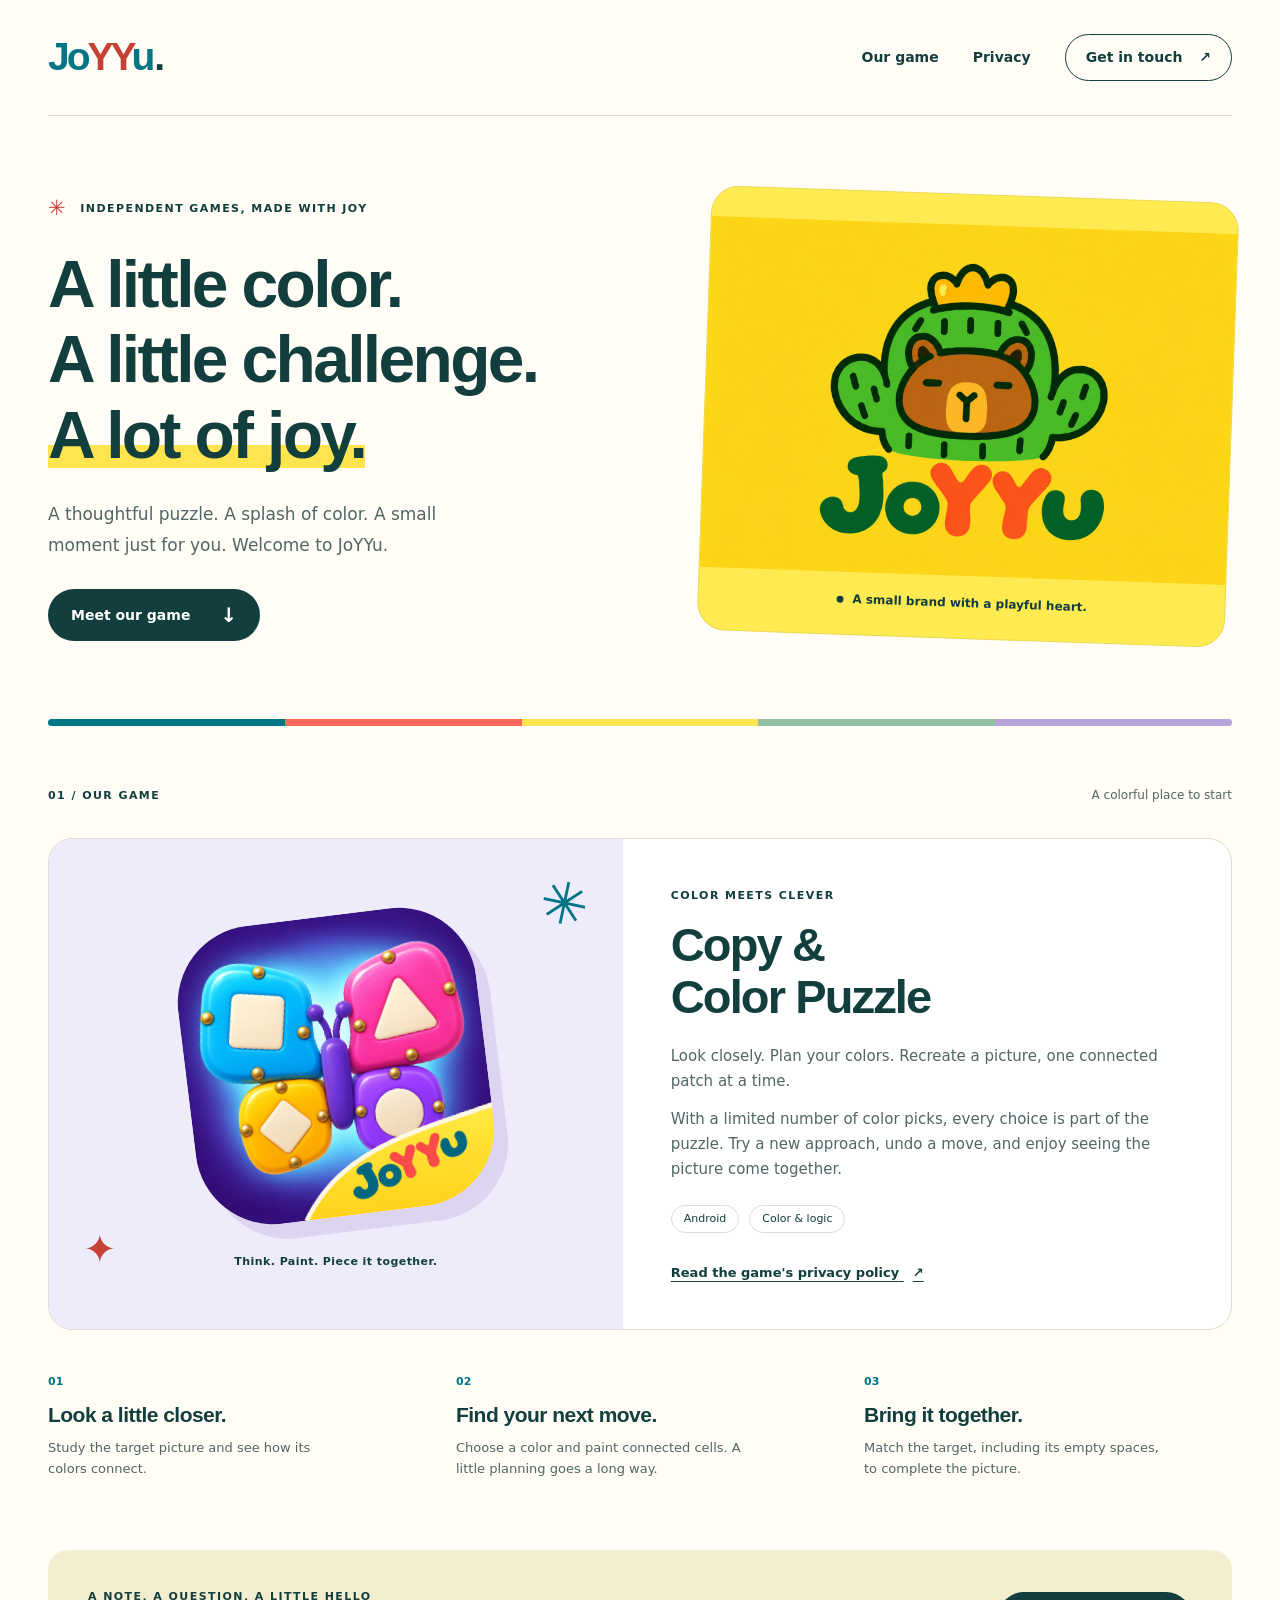
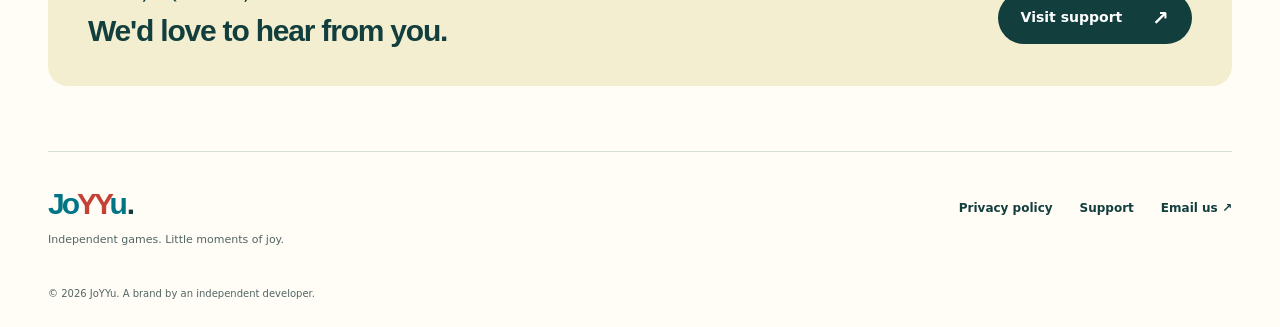
==== index.html @ 332912ca "Publish JoYYu website with game, support, and privacy pages" ====
<!doctype html>
<html lang="en">
<head>
  <meta charset="utf-8">
  <meta name="viewport" content="width=device-width, initial-scale=1">
  <meta name="description" content="Meet JoYYu, an independent game brand, and discover Copy &amp; Color Puzzle: a colorful puzzle about looking closely and planning your next move.">
  <meta name="theme-color" content="#fffdf6">
  <title>JoYYu — A little color. A lot of joy.</title>
  <link rel="icon" href="assets/game-icon.png" type="image/png">
  <link rel="stylesheet" href="styles.css">
</head>
<body>
  <a class="skip-link" href="#main">Skip to content</a>
  <div class="site-shell">
    <header class="site-header">
      <a class="wordmark" href="./" aria-label="JoYYu home" aria-current="page">Jo<span>YY</span>u<span class="logo-dot" aria-hidden="true">.</span></a>
      <nav aria-label="Main navigation">
        <a href="#our-game">Our game</a>
        <a href="copy-color-puzzle/privacy/">Privacy</a>
        <a class="nav-contact" href="support/">Get in touch <span aria-hidden="true">↗</span></a>
      </nav>
    </header>
    <main id="main">
      <section class="hero" aria-labelledby="hero-title">
        <div class="hero-copy">
          <p class="eyebrow"><span class="small-spark" aria-hidden="true">✳</span> Independent games, made with joy</p>
          <h1 id="hero-title">A little color.<br>A little challenge.<br><span class="highlight">A lot of joy.</span></h1>
          <p class="hero-description">A thoughtful puzzle. A splash of color. A small moment just for you. Welcome to JoYYu.</p>
          <a class="button button-dark" href="#our-game">Meet our game <span aria-hidden="true">↓</span></a>
        </div>
        <figure class="mascot-figure">
          <img src="assets/joyyu-mascot.png" width="1536" height="1024" alt="JoYYu's bear mascot wearing a green cactus costume and a little crown.">
          <figcaption><span class="caption-dot" aria-hidden="true"></span> A small brand with a playful heart.</figcaption>
        </figure>
      </section>
      <div class="color-ribbon" aria-hidden="true"><span></span><span></span><span></span><span></span><span></span></div>
      <section class="game-section" id="our-game" aria-labelledby="game-title">
        <div class="section-heading"><p class="eyebrow">01 / Our game</p><span class="section-note">A colorful place to start</span></div>
        <div class="game-feature">
          <div class="game-art">
            <div class="art-spark spark-one" aria-hidden="true">✳</div>
            <img src="assets/game-icon.png" width="1254" height="1254" loading="lazy" alt="Copy &amp; Color Puzzle icon: a colorful butterfly made of geometric shapes.">
            <div class="art-spark spark-two" aria-hidden="true">✦</div>
            <span class="art-label">Think. Paint. Piece it together.</span>
          </div>
          <div class="game-copy">
            <p class="eyebrow">Color meets clever</p>
            <h2 id="game-title">Copy &amp;<br>Color Puzzle</h2>
            <p>Look closely. Plan your colors. Recreate a picture, one connected patch at a time.</p>
            <p>With a limited number of color picks, every choice is part of the puzzle. Try a new approach, undo a move, and enjoy seeing the picture come together.</p>
            <div class="game-meta"><span>Android</span><span>Color &amp; logic</span></div>
            <a class="text-link" href="copy-color-puzzle/privacy/">Read the game's privacy policy <span aria-hidden="true">↗</span></a>
          </div>
        </div>
        <div class="play-notes" aria-label="The idea behind the game">
          <div><span class="step-number">01</span><h3>Look a little closer.</h3><p>Study the target picture and see how its colors connect.</p></div>
          <div><span class="step-number">02</span><h3>Find your next move.</h3><p>Choose a color and paint connected cells. A little planning goes a long way.</p></div>
          <div><span class="step-number">03</span><h3>Bring it together.</h3><p>Match the target, including its empty spaces, to complete the picture.</p></div>
        </div>
      </section>
      <section class="hello-strip" aria-labelledby="hello-title">
        <div><p class="eyebrow">A note, a question, a little hello</p><h2 id="hello-title">We'd love to hear from you.</h2></div>
        <a class="button button-dark" href="support/">Visit support <span aria-hidden="true">↗</span></a>
      </section>
    </main>
    <footer class="site-footer">
      <div><a class="wordmark footer-wordmark" href="./" aria-label="JoYYu home">Jo<span>YY</span>u<span class="logo-dot" aria-hidden="true">.</span></a><p>Independent games. Little moments of joy.</p></div>
      <div class="footer-links"><a href="copy-color-puzzle/privacy/">Privacy policy</a><a href="support/">Support</a><a href="mailto:joyyusupport@gmail.com">Email us <span aria-hidden="true">↗</span></a></div>
      <p class="copyright">© 2026 JoYYu. A brand by an independent developer.</p>
    </footer>
  </div>
</body>
</html>
---- styles.css ----
/* Self-contained styles: no external fonts, trackers, or runtime dependencies. */
:root { --paper:#fffdf6; --ink:#123e3e; --muted:#526565; --line:#d8dfd5; --yellow:#ffe34f; --teal:#007586; --coral:#c54136; --lavender:#eeebfb; --white:#fff; }
* { box-sizing:border-box; }
html { scroll-behavior:smooth; scroll-padding-top:24px; }
body { margin:0; color:var(--ink); background:var(--paper); font-family: ui-sans-serif, system-ui, -apple-system, BlinkMacSystemFont, "Segoe UI", sans-serif; font-size:16px; line-height:1.65; -webkit-font-smoothing:antialiased; }
a { color:inherit; text-underline-offset:4px; }
a:hover { text-decoration-thickness:2px; }
a:focus-visible, summary:focus-visible { outline:3px solid var(--teal); outline-offset:5px; }
img { display:block; max-width:100%; height:auto; }
h1,h2,h3,p,figure { margin:0; }
h1,h2,h3 { font-family:"Arial Rounded MT Bold", "Trebuchet MS", ui-sans-serif, sans-serif; line-height:1.12; letter-spacing:-.04em; }
.site-shell { width:min(1232px, calc(100% - 96px)); margin:0 auto; }
.skip-link { position:fixed; top:8px; left:8px; padding:10px 18px; background:var(--ink); color:white; z-index:10; transform:translateY(-150%); }
.skip-link:focus { transform:translateY(0); }
.site-header { display:flex; justify-content:space-between; align-items:center; gap:24px; min-height:116px; border-bottom:1px solid var(--line); }
.wordmark { display:inline-block; font-family:"Arial Rounded MT Bold", "Trebuchet MS", sans-serif; font-size:39px; font-weight:900; letter-spacing:-3px; line-height:1.2; color:var(--teal); text-decoration:none; white-space:nowrap; }
.wordmark > span:first-child { color:var(--coral); }
.wordmark .logo-dot { color:var(--ink); margin-left:2px; }
.site-header nav { display:flex; align-items:center; gap:34px; font-size:14px; font-weight:650; }
.site-header nav a { text-decoration:none; }
.site-header nav a:hover, .site-header nav a[aria-current="page"] { text-decoration:underline; }
.nav-contact { padding:11px 20px; border:1px solid var(--ink); border-radius:999px; }
.nav-contact span { margin-left:12px; }
.eyebrow { font-size:11px; font-weight:750; letter-spacing:.13em; text-transform:uppercase; line-height:1.6; }
.hero { display:grid; grid-template-columns:1.15fr 1fr; gap:48px; align-items:center; padding:76px 0 78px; }
.small-spark { font-size:21px; color:var(--coral); vertical-align:middle; margin-right:8px; }
.hero h1 { font-size:clamp(43px,5.15vw,69px); margin:21px 0 25px; line-height:1.15; }
.highlight { background:linear-gradient(transparent 64%, var(--yellow) 64%, var(--yellow) 94%, transparent 94%); }
.hero-description { max-width:405px; color:var(--muted); font-size:17px; line-height:1.8; margin-bottom:29px; }
.button { display:inline-flex; align-items:center; justify-content:center; gap:30px; min-height:52px; padding:12px 23px; border-radius:999px; font-weight:650; font-size:14px; text-decoration:none; }
.button-dark { color:var(--white); background:var(--ink); }
.button-dark:hover { background:var(--teal); text-decoration:none; }
.button span { font-size:20px; line-height:1; }
.mascot-figure { border-radius:28px; background:#ffea51; overflow:hidden; border:1px solid #ead951; transform:rotate(2deg); }
.mascot-figure img { width:100%; padding:30px 0 0; mix-blend-mode:multiply; }
.mascot-figure figcaption { display:flex; align-items:center; justify-content:center; gap:9px; padding:18px 14px 24px; font-size:12px; font-weight:650; }
.caption-dot { width:7px; height:7px; background:var(--ink); border-radius:50%; flex:none; }
.color-ribbon { display:flex; height:7px; overflow:hidden; border-radius:9px; }
.color-ribbon span { flex:1; }
.color-ribbon span:nth-child(1) { background:#007586; }.color-ribbon span:nth-child(2) { background:#ff6856; }.color-ribbon span:nth-child(3) { background:var(--yellow); }.color-ribbon span:nth-child(4) { background:#91c1a1; }.color-ribbon span:nth-child(5) { background:#b4a2d8; }
.game-section { padding:60px 0 70px; }
.section-heading { display:flex; justify-content:space-between; gap:16px; align-items:center; margin-bottom:32px; }
.section-note { font-size:12px; color:var(--muted); }
.game-feature { display:grid; grid-template-columns:1fr 1.06fr; border:1px solid var(--line); border-radius:24px; overflow:hidden; background:var(--white); }
.game-art { position:relative; display:flex; flex-direction:column; align-items:center; justify-content:center; padding:55px 40px 35px; background:var(--lavender); }
.game-art img { width:65%; max-width:300px; border-radius:26%; transform:rotate(-7deg); box-shadow:12px 16px 0 #ddd4f1; }
.art-label { display:inline-block; margin-top:37px; font-size:11px; font-weight:700; letter-spacing:.04em; }
.art-spark { position:absolute; color:var(--teal); font-size:58px; line-height:1; }
.spark-one { top:36px; right:34px; transform:rotate(12deg); }.spark-two { bottom:60px; left:34px; font-size:40px; color:var(--coral); }
.game-copy { padding:48px 48px 44px; }
.game-copy h2 { font-size:47px; margin:14px 0 20px; }
.game-copy > p:not(.eyebrow) { font-size:15px; color:var(--muted); margin-bottom:14px; }
.game-meta { display:flex; gap:10px; margin:23px 0 26px; }
.game-meta span { font-size:11px; border:1px solid var(--line); padding:4px 12px; border-radius:999px; }
.text-link { font-size:13px; font-weight:700; }
.text-link span { margin-left:9px; }
.play-notes { display:grid; grid-template-columns:repeat(3,1fr); gap:40px; margin-top:37px; }
.step-number { font-size:11px; color:var(--teal); font-weight:750; }
.play-notes h3 { font-size:21px; letter-spacing:-.025em; margin:10px 0; }
.play-notes p { font-size:13px; color:var(--muted); max-width:300px; }
.hello-strip { display:flex; align-items:center; justify-content:space-between; gap:28px; padding:38px 40px; border-radius:20px; background:#f3eecf; margin-bottom:65px; }
.hello-strip h2 { font-size:30px; margin-top:9px; }
.hello-strip .button { flex-shrink:0; }
.site-footer { display:grid; grid-template-columns:1fr auto; align-items:start; gap:26px; border-top:1px solid var(--line); padding:34px 0 25px; }
.footer-wordmark { font-size:30px; }
.site-footer p { font-size:11px; color:var(--muted); margin-top:9px; }
.footer-links { display:flex; gap:27px; flex-wrap:wrap; padding-top:13px; font-size:12px; font-weight:650; }
.footer-links a { text-decoration:none; }.footer-links a:hover { text-decoration:underline; }
.site-footer .copyright { grid-column:1 / -1; margin-top:10px; font-size:10px; }
.page-heading { padding:59px 0 41px; max-width:800px; }
.page-heading h1 { font-size:clamp(43px,5vw,64px); margin:17px 0 19px; }
.page-heading .intro { max-width:650px; color:var(--muted); font-size:17px; }
.support-layout { display:grid; grid-template-columns:1.2fr 1fr; gap:44px; padding-bottom:64px; }
.contact-panel { background:#f3eecf; border-radius:22px; padding:35px; }
.contact-panel h2 { font-size:29px; margin:13px 0 17px; }
.email-address { font-weight:750; font-size:clamp(16px,2.1vw,26px); overflow-wrap:anywhere; }
.contact-panel > p { color:var(--muted); font-size:14px; margin:14px 0; }
.contact-panel .button { margin-top:10px; }
.request-note { border-top:1px solid #d7d0ae; padding-top:21px; margin-top:28px; }
.request-note h3 { font-size:19px; letter-spacing:-.02em; margin-bottom:10px; }
.request-note p { font-size:13px; color:var(--muted); margin-bottom:12px; }
.support-details h2 { font-size:27px; margin:7px 0 23px; }
.support-details ul { padding-left:20px; color:var(--muted); font-size:14px; }
.support-details li { padding-left:4px; margin:10px 0; }
.support-details p { font-size:14px; color:var(--muted); margin-top:20px; }
.faq-section { max-width:840px; padding-bottom:66px; }
.faq-section h2 { font-size:31px; margin-bottom:22px; }
details { border-top:1px solid var(--line); }
details:last-child { border-bottom:1px solid var(--line); }
summary { cursor:pointer; padding:19px 32px 19px 0; font-weight:650; font-size:15px; }
details p { font-size:14px; color:var(--muted); padding:0 0 21px; max-width:690px; }
.policy-heading { max-width:none; padding-bottom:32px; }
.policy-heading h1 { margin-bottom:14px; }
.policy-meta { display:flex; gap:12px 24px; flex-wrap:wrap; font-size:12px; color:var(--muted); margin-top:22px; }
.policy-layout { display:grid; grid-template-columns:235px minmax(0,1fr); gap:60px; padding:36px 0 70px; border-top:1px solid var(--line); align-items:start; }
.policy-toc { position:sticky; top:30px; }
.policy-toc .eyebrow { margin-bottom:17px; }
.policy-toc ol { padding:0; list-style:none; margin:0; }
.policy-toc li { margin-bottom:9px; }
.policy-toc a { display:block; color:var(--muted); font-size:12px; text-decoration:none; line-height:1.55; }
.policy-toc a:hover { color:var(--ink); text-decoration:underline; }
.policy-contact { margin-top:26px; padding-top:17px; border-top:1px solid var(--line); font-size:12px; }
.policy-contact a { overflow-wrap:anywhere; }
.policy-body { min-width:0; font-size:15px; max-width:830px; }
.policy-body p { margin-bottom:17px; }
.policy-body h2 { font-size:27px; margin:38px 0 16px; line-height:1.25; letter-spacing:-.025em; }
.policy-body h3 { font-size:20px; margin:24px 0 13px; letter-spacing:-.02em; }
.policy-body ul { padding-left:22px; margin:0 0 19px; }
.policy-body li { padding-left:3px; margin:9px 0; }
.policy-body a { overflow-wrap:anywhere; color:#006272; }
.table-scroll { overflow-x:auto; margin:22px 0; border:1px solid var(--line); border-radius:10px; }
.policy-body table { width:100%; min-width:540px; border-collapse:collapse; font-size:12px; line-height:1.6; }
.policy-body caption { padding:12px; text-align:left; font-weight:700; background:#f2f4eb; }
.policy-body th { background:var(--ink); color:white; text-align:left; }
.policy-body th,.policy-body td { padding:14px; vertical-align:top; border-bottom:1px solid var(--line); }
.policy-body tbody tr:last-child td { border-bottom:0; }
.policy-body td:first-child { font-weight:650; width:24%; }
.policy-body tr:nth-child(even) { background:#f7f8f0; }
.back-top { display:inline-block; font-size:13px; font-weight:700; margin-top:25px; }
@media (min-width:1500px) { .hero { gap:80px; }.hero h1 { font-size:72px; } }
@media (max-width:1050px) { .site-shell { width:calc(100% - 64px); }.hero { gap:28px; padding:55px 0; }.hero h1 { font-size:48px; }.hero-description { font-size:15px; }.game-copy { padding:35px; }.game-copy h2 { font-size:39px; }.game-art { padding:35px 24px; }.spark-one { right:18px; top:20px; }.spark-two { left:20px; }.policy-layout { grid-template-columns:195px minmax(0,1fr); gap:32px; } }
@media (max-width:760px) { .site-shell { width:calc(100% - 40px); }.site-header { min-height:95px; gap:15px; }.wordmark { font-size:32px; }.site-header nav { gap:18px; font-size:12px; }.nav-contact { border:0; padding:10px 0; }.nav-contact span { margin-left:3px; }.hero { grid-template-columns:1fr; gap:35px; padding:40px 0 45px; }.hero h1 { font-size:clamp(43px,8.8vw,63px); }.hero-description { font-size:16px; max-width:480px; }.mascot-figure { width:min(100% - 8px,470px); margin:0 auto; transform:rotate(1.5deg); }.mascot-figure img { padding-top:8px; }.mascot-figure figcaption { padding:10px 14px 19px; }.game-section { padding:39px 0 42px; }.section-note { font-size:10px; }.game-feature { grid-template-columns:1fr; }.game-art { padding:34px 30px 25px; }.game-art img { width:54%; max-width:250px; }.art-label { margin-top:27px; }.spark-one { right:35px; top:25px; }.spark-two { left:35px; bottom:50px; }.game-copy { padding:30px 26px; }.game-copy h2 { font-size:43px; }.play-notes { grid-template-columns:1fr; gap:23px; margin-top:28px; }.play-notes > div { position:relative; padding-left:37px; }.step-number { position:absolute; left:0; top:2px; }.play-notes h3 { margin-top:0; }.play-notes p { max-width:none; }.hello-strip { padding:29px 24px; flex-direction:column; align-items:flex-start; margin-bottom:40px; gap:23px; }.hello-strip h2 { font-size:29px; }.site-footer { grid-template-columns:1fr; gap:18px; }.footer-links { padding-top:0; gap:20px; }.site-footer .copyright { margin-top:0; }.page-heading { padding:38px 0 30px; }.page-heading .intro { font-size:16px; }.support-layout { grid-template-columns:1fr; gap:30px; padding-bottom:40px; }.contact-panel { padding:26px; }.email-address { font-size:clamp(18px,5vw,27px); }.support-details h2 { font-size:25px; }.faq-section { padding-bottom:42px; }.policy-layout { grid-template-columns:1fr; gap:27px; padding-top:24px; }.policy-toc { position:static; padding-bottom:23px; border-bottom:1px solid var(--line); }.policy-toc ol { columns:2; column-gap:22px; }.policy-toc li { break-inside:avoid; }.policy-contact { margin-top:17px; padding-top:14px; }.policy-body { font-size:14px; }.policy-body h2 { font-size:25px; }.policy-body h3 { font-size:19px; }.policy-meta { font-size:11px; gap:6px 18px; } }
@media (max-width:370px) { .site-shell { width:calc(100% - 32px); }.site-header { flex-wrap:wrap; padding:17px 0; gap:12px; }.site-header nav { width:100%; justify-content:space-between; }.hero h1 { font-size:39px; }.section-heading { align-items:flex-start; }.section-note { text-align:right; max-width:95px; } }
@media (prefers-reduced-motion:reduce) { html { scroll-behavior:auto; } }
@media print { .site-header,.site-footer,.policy-toc,.skip-link,.back-top { display:none; }.site-shell { width:100%; }.policy-layout { display:block; padding-top:0; }.policy-body { max-width:none; font-size:10pt; }.policy-heading { padding:0 0 20px; }.policy-heading h1 { font-size:28pt; }body { background:white; color:black; }.policy-body h2 { break-after:avoid; }.table-scroll { overflow:visible; }.policy-body table { min-width:0; }a { color:black !important; } }
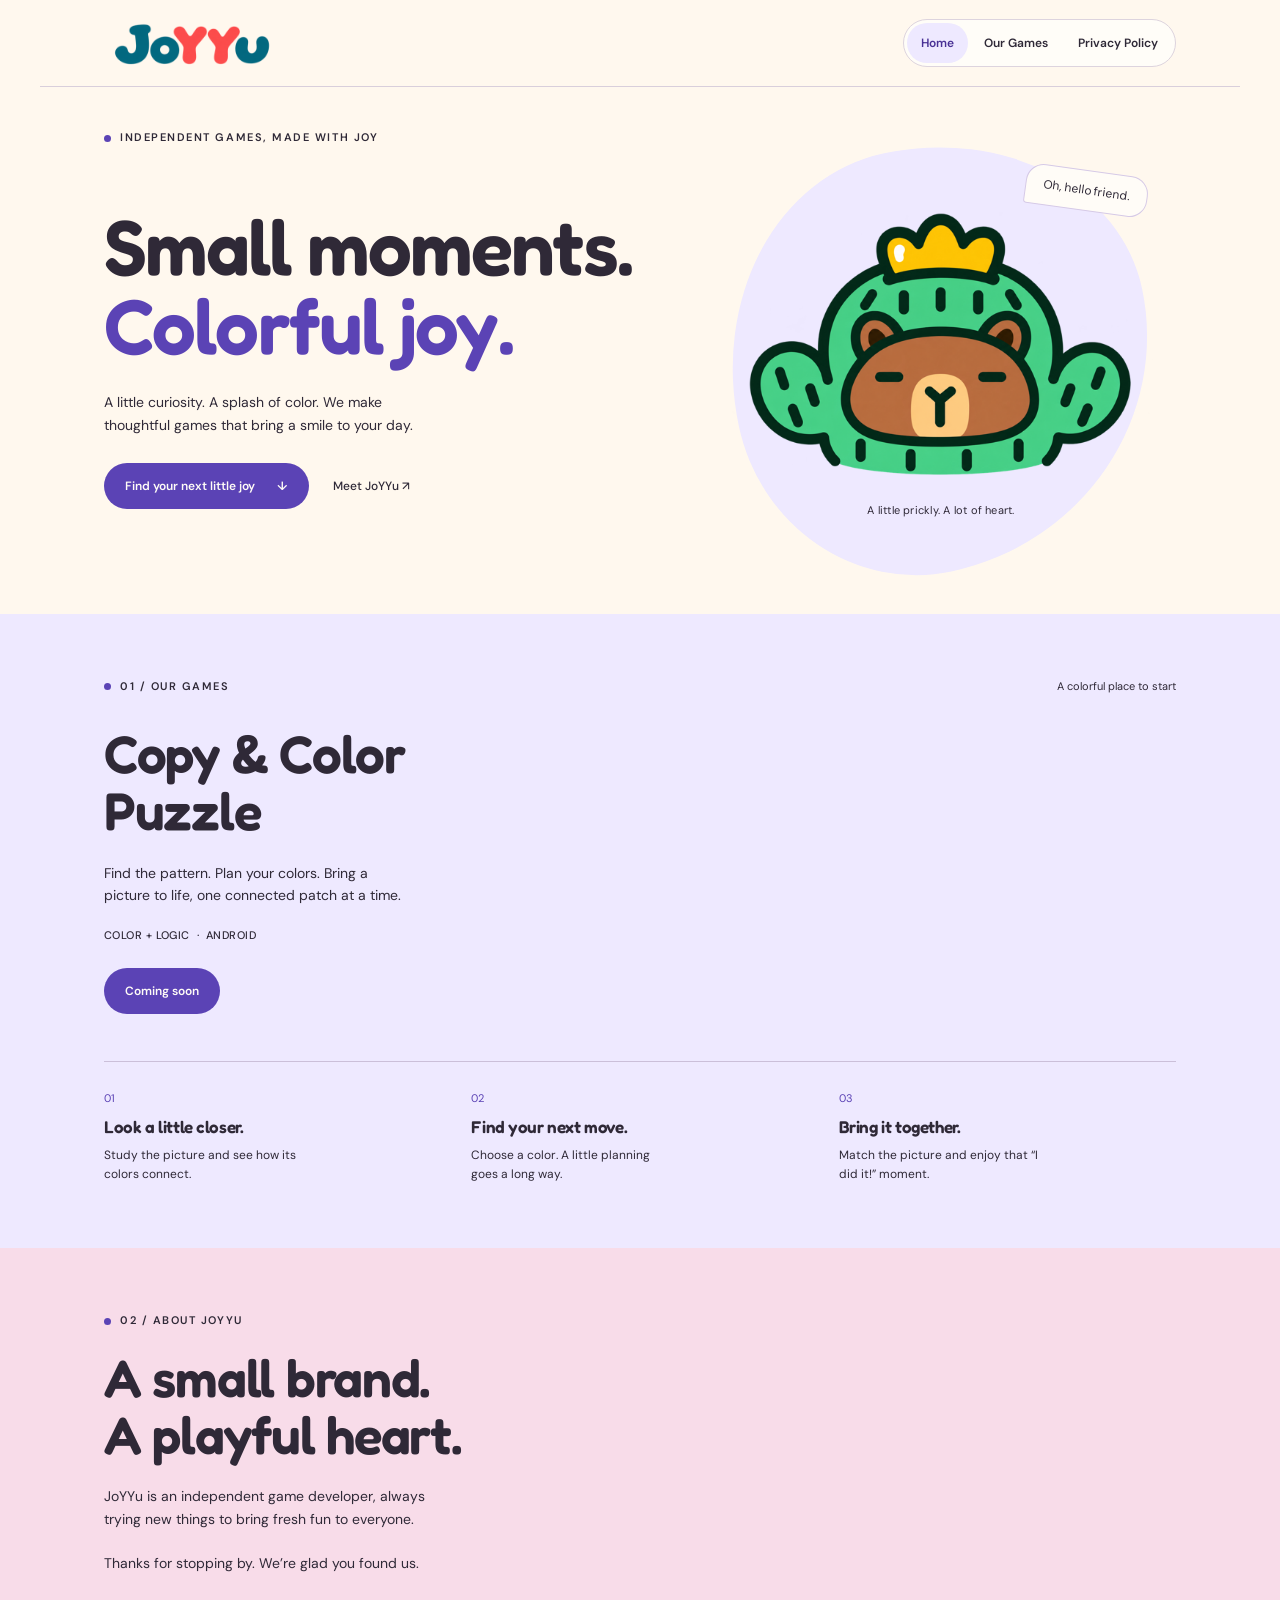
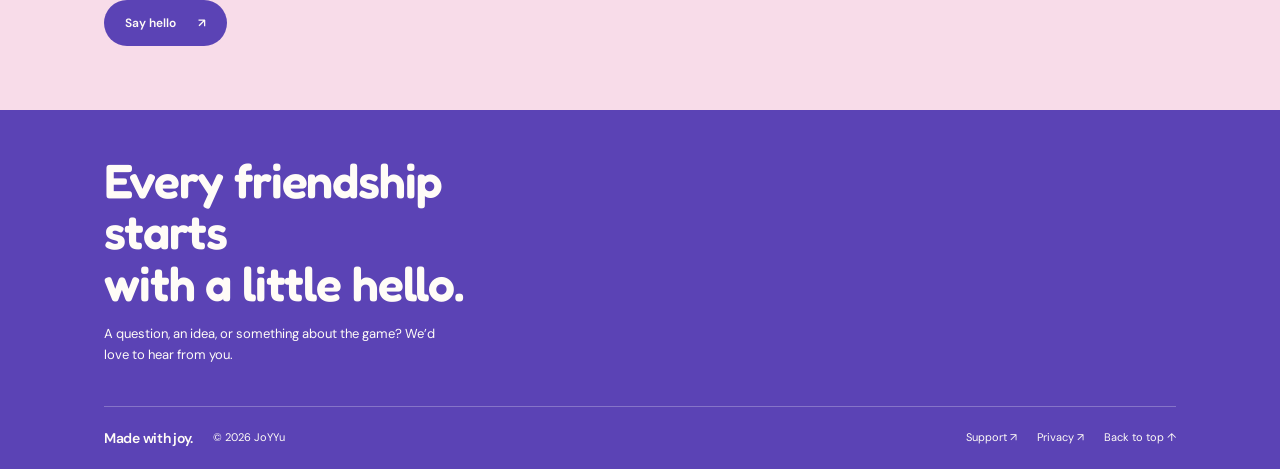
==== commit a37fc68a: "Implement approved JoYYu homepage and privacy design" ====
--- a/index.html
+++ b/index.html
@@ -3,71 +3,26 @@
 <head>
   <meta charset="utf-8">
   <meta name="viewport" content="width=device-width, initial-scale=1">
-  <meta name="description" content="Meet JoYYu, an independent game brand, and discover Copy &amp; Color Puzzle: a colorful puzzle about looking closely and planning your next move.">
-  <meta name="theme-color" content="#fffdf6">
-  <title>JoYYu — A little color. A lot of joy.</title>
+  <meta name="description" content="JoYYu is an independent game developer, always trying new things to bring fresh fun to everyone. Copy &amp; Color Puzzle is coming soon.">
+  <meta name="theme-color" content="#FFF8EE">
+  <title>JoYYu — Small moments. Colorful joy.</title>
   <link rel="icon" href="assets/game-icon.png" type="image/png">
-  <link rel="stylesheet" href="styles.css">
+  <link rel="stylesheet" href="homepage.css">
+  <script src="homepage.js" defer></script>
 </head>
 <body>
-  <a class="skip-link" href="#main">Skip to content</a>
-  <div class="site-shell">
-    <header class="site-header">
-      <a class="wordmark" href="./" aria-label="JoYYu home" aria-current="page">Jo<span>YY</span>u<span class="logo-dot" aria-hidden="true">.</span></a>
-      <nav aria-label="Main navigation">
-        <a href="#our-game">Our game</a>
-        <a href="copy-color-puzzle/privacy/">Privacy</a>
-        <a class="nav-contact" href="support/">Get in touch <span aria-hidden="true">↗</span></a>
-      </nav>
-    </header>
-    <main id="main">
-      <section class="hero" aria-labelledby="hero-title">
-        <div class="hero-copy">
-          <p class="eyebrow"><span class="small-spark" aria-hidden="true">✳</span> Independent games, made with joy</p>
-          <h1 id="hero-title">A little color.<br>A little challenge.<br><span class="highlight">A lot of joy.</span></h1>
-          <p class="hero-description">A thoughtful puzzle. A splash of color. A small moment just for you. Welcome to JoYYu.</p>
-          <a class="button button-dark" href="#our-game">Meet our game <span aria-hidden="true">↓</span></a>
-        </div>
-        <figure class="mascot-figure">
-          <img src="assets/joyyu-mascot.png" width="1536" height="1024" alt="JoYYu's bear mascot wearing a green cactus costume and a little crown.">
-          <figcaption><span class="caption-dot" aria-hidden="true"></span> A small brand with a playful heart.</figcaption>
-        </figure>
-      </section>
-      <div class="color-ribbon" aria-hidden="true"><span></span><span></span><span></span><span></span><span></span></div>
-      <section class="game-section" id="our-game" aria-labelledby="game-title">
-        <div class="section-heading"><p class="eyebrow">01 / Our game</p><span class="section-note">A colorful place to start</span></div>
-        <div class="game-feature">
-          <div class="game-art">
-            <div class="art-spark spark-one" aria-hidden="true">✳</div>
-            <img src="assets/game-icon.png" width="1254" height="1254" loading="lazy" alt="Copy &amp; Color Puzzle icon: a colorful butterfly made of geometric shapes.">
-            <div class="art-spark spark-two" aria-hidden="true">✦</div>
-            <span class="art-label">Think. Paint. Piece it together.</span>
-          </div>
-          <div class="game-copy">
-            <p class="eyebrow">Color meets clever</p>
-            <h2 id="game-title">Copy &amp;<br>Color Puzzle</h2>
-            <p>Look closely. Plan your colors. Recreate a picture, one connected patch at a time.</p>
-            <p>With a limited number of color picks, every choice is part of the puzzle. Try a new approach, undo a move, and enjoy seeing the picture come together.</p>
-            <div class="game-meta"><span>Android</span><span>Color &amp; logic</span></div>
-            <a class="text-link" href="copy-color-puzzle/privacy/">Read the game's privacy policy <span aria-hidden="true">↗</span></a>
-          </div>
-        </div>
-        <div class="play-notes" aria-label="The idea behind the game">
-          <div><span class="step-number">01</span><h3>Look a little closer.</h3><p>Study the target picture and see how its colors connect.</p></div>
-          <div><span class="step-number">02</span><h3>Find your next move.</h3><p>Choose a color and paint connected cells. A little planning goes a long way.</p></div>
-          <div><span class="step-number">03</span><h3>Bring it together.</h3><p>Match the target, including its empty spaces, to complete the picture.</p></div>
-        </div>
-      </section>
-      <section class="hello-strip" aria-labelledby="hello-title">
-        <div><p class="eyebrow">A note, a question, a little hello</p><h2 id="hello-title">We'd love to hear from you.</h2></div>
-        <a class="button button-dark" href="support/">Visit support <span aria-hidden="true">↗</span></a>
-      </section>
-    </main>
-    <footer class="site-footer">
-      <div><a class="wordmark footer-wordmark" href="./" aria-label="JoYYu home">Jo<span>YY</span>u<span class="logo-dot" aria-hidden="true">.</span></a><p>Independent games. Little moments of joy.</p></div>
-      <div class="footer-links"><a href="copy-color-puzzle/privacy/">Privacy policy</a><a href="support/">Support</a><a href="mailto:joyyusupport@gmail.com">Email us <span aria-hidden="true">↗</span></a></div>
-      <p class="copyright">© 2026 JoYYu. A brand by an independent developer.</p>
-    </footer>
-  </div>
+<a class="skip-link" href="#main">Skip to content</a>
+<div id="joyyu-block-home" lang="en" aria-label="JoYYu homepage, grouped by color">
+
+<header class="j-inner j-nav" id="jb-top"><div class="j-brand-group"><a href="#jb-top" class="j-wordmark" aria-label="JoYYu home"><img src="assets/joyyu-wordmark.png" width="440" height="147" alt="JoYYu"></a></div><nav aria-label="Main navigation"><a href="#jb-top" aria-current="location">Home</a><a href="#jb-game">Our Games</a><a href="copy-color-puzzle/privacy/">Privacy Policy</a></nav></header>
+<main id="main">
+<section class="j-inner j-hero" aria-labelledby="jb-title"><div class="j-eyebrow"><span class="j-dot"></span>Independent games, made with joy</div><div class="j-hero-grid"><div><h1 id="jb-title">Small moments.<br><em>Colorful joy.</em></h1><p class="j-hero-copy">A little curiosity. A splash of color. We make thoughtful games that bring a smile to your day.</p><div class="j-actions"><a href="#jb-game" class="j-action">Find your next little joy <span aria-hidden="true">↓</span></a><a href="#jb-about" class="j-textlink">Meet JoYYu ↗</a></div></div><figure class="j-mascot"><span class="j-greeting">Oh, hello friend.</span><img src="assets/joyyu-bear.png" alt="JoYYu’s crowned bear wearing a green cactus costume"><figcaption>A little prickly. A lot of heart.</figcaption></figure></div></section>
+<section id="jb-game" class="j-gameband" aria-labelledby="jb-game-title"><div class="j-inner"><div class="j-bandtop"><div class="j-eyebrow"><span class="j-dot"></span>01 / Our Games</div><span class="j-small">A colorful place to start</span></div><div class="j-gamegrid"><div class="j-gamecopy"><h2 id="jb-game-title">Copy &amp; Color<br>Puzzle</h2><p>Find the pattern. Plan your colors. Bring a picture to life, one connected patch at a time.</p><div class="j-meta">COLOR + LOGIC &nbsp;·&nbsp; ANDROID</div><span class="j-action" role="status">Coming soon</span></div></div><div class="j-steps"><div><span class="j-stepnumber">01</span><h3>Look a little closer.</h3><p>Study the picture and see how its colors connect.</p></div><div><span class="j-stepnumber">02</span><h3>Find your next move.</h3><p>Choose a color. A little planning goes a long way.</p></div><div><span class="j-stepnumber">03</span><h3>Bring it together.</h3><p>Match the picture and enjoy that “I did it!” moment.</p></div></div></div></section>
+<section id="jb-about" class="j-aboutband" aria-labelledby="jb-about-title"><div class="j-inner"><div class="j-eyebrow"><span class="j-dot"></span>02 / About JoYYu</div><div class="j-aboutgrid"><div class="j-aboutcopy"><h2 id="jb-about-title">A small brand.<br>A playful heart.</h2><p>JoYYu is an independent game developer, always trying new things to bring fresh fun to everyone.</p><p>Thanks for stopping by. We’re glad you found us.</p><div class="j-actions"><button type="button" class="j-action cursor-interaction" data-contact>Say hello <span aria-hidden="true">↗</span></button></div></div></div></div></section>
+<section id="jb-contact" class="j-contactband" aria-labelledby="jb-contact-title"><div class="j-inner"><div class="j-contact"><div><h2 id="jb-contact-title">Every friendship starts<br>with a little hello.</h2><p>A question, an idea, or something about the game? We’d love to hear from you.</p></div></div><footer><div><span class="j-mini-brand">Made with joy.</span><span>© 2026 JoYYu</span></div><div><a href="support/">Support ↗</a><a href="copy-color-puzzle/privacy/">Privacy ↗</a><a href="#jb-top">Back to top ↑</a></div></footer></div></section>
+</main>
+<dialog data-contact-dialog aria-labelledby="jb-contact-dialog-title"><h2 id="jb-contact-dialog-title">Hello, friend.</h2><p>For game support, questions, and little hellos, you can reach us here.</p><a class="j-email" href="mailto:joyyusupport@gmail.com">joyyusupport@gmail.com ↗</a><form method="dialog"><button class="j-action cursor-interaction">Back to JoYYu</button></form></dialog>
+
+</div>
 </body>
 </html>
--- a/homepage.css
+++ b/homepage.css
@@ -0,0 +1,101 @@
+@import url('https://fonts.googleapis.com/css2?family=DM+Sans:wght@400;500;600;700;800&display=swap');
+#joyyu-block-home{--j-paper:#FFF8EE;--j-lavender:#EEE9FF;--j-blush:#F8DCE9;--j-violet:#5B43B5;--j-ink:#2F2937;--j-cyan:#20D9F3;--j-space:64px;color-scheme:light;background:var(--j-paper);color:var(--j-ink);font:15px/1.6 'DM Sans',sans-serif;overflow:hidden}
+#joyyu-block-home *{box-sizing:border-box}
+#joyyu-block-home h1,#joyyu-block-home h2,#joyyu-block-home h3,#joyyu-block-home p,#joyyu-block-home figure{margin:0}
+#joyyu-block-home a{color:inherit;text-decoration:none}
+#joyyu-block-home a:hover{text-decoration:underline;text-underline-offset:5px}
+#joyyu-block-home button{font:inherit}
+#joyyu-block-home .j-inner{width:100%;max-width:1200px;margin:auto;padding-inline:clamp(24px,6vw,64px)}
+#joyyu-block-home .j-nav{display:flex;align-items:center;justify-content:space-between;gap:20px;padding-block:22px}
+#joyyu-block-home .j-wordmark{display:block;width:116px;flex-shrink:0}
+#joyyu-block-home .j-wordmark img{width:100%;height:auto;display:block}
+#joyyu-block-home .j-nav nav{display:flex;align-items:center;gap:26px;font-size:12px;font-weight:500}
+#joyyu-block-home .j-nav .j-hello-link{border:1px solid var(--j-ink);border-radius:40px;padding:9px 16px}
+#joyyu-block-home .j-hero{padding-block:48px var(--j-space);position:relative}
+#joyyu-block-home .j-eyebrow{font-size:11px;letter-spacing:.14em;text-transform:uppercase;font-weight:600;display:flex;align-items:center;gap:9px;margin-bottom:19px}
+#joyyu-block-home .j-dot{display:inline-block;width:7px;height:7px;border-radius:50%;background:var(--j-violet);flex-shrink:0}
+#joyyu-block-home .j-hero-grid{display:grid;grid-template-columns:1.25fr 1fr;gap:14px;align-items:center}
+#joyyu-block-home h1{font:700 clamp(43px,7.2vw,78px)/1.02 'DM Sans',sans-serif;letter-spacing:-.065em;position:relative;z-index:1}
+#joyyu-block-home h1 em{font-style:normal;color:var(--j-violet)}
+#joyyu-block-home .j-hero-copy{max-width:330px;margin-top:25px;font-size:14px;line-height:1.7}
+#joyyu-block-home .j-actions{display:flex;align-items:center;gap:24px;flex-wrap:wrap;margin-top:25px}
+#joyyu-block-home .j-action{min-height:46px;display:inline-flex;align-items:center;gap:22px;padding:13px 21px;border-radius:50px;background:var(--j-violet);color:#FFFCF7;font:600 12px/1.5 'DM Sans',sans-serif;border:0;text-decoration:none}
+#joyyu-block-home .j-action:hover{filter:brightness(1.1);text-decoration:none}
+#joyyu-block-home .j-textlink{font-size:12px;font-weight:500;min-height:44px;display:inline-flex;align-items:center}
+#joyyu-block-home .j-mascot{position:relative;align-self:center;display:grid;place-items:center;min-width:0;padding-block:30px}
+#joyyu-block-home .j-mascot::before{content:'';position:absolute;background:var(--j-lavender);width:90%;aspect-ratio:1;border-radius:47% 53% 58% 42% / 56% 44% 56% 44%;transform:rotate(-12deg)}
+#joyyu-block-home .j-mascot img{width:115%;max-width:440px;height:auto;position:relative;z-index:1;display:block}
+#joyyu-block-home .j-greeting{position:absolute;top:1%;right:6%;z-index:2;font-size:12px;background:#FFFCF7;padding:10px 17px;border-radius:18px 18px 18px 3px;transform:rotate(8deg);border:1px solid #d6cae7}
+#joyyu-block-home .j-mascot figcaption{position:relative;z-index:2;font-size:11px;margin-top:13px;letter-spacing:.02em}
+#joyyu-block-home .j-gameband{background:var(--j-lavender);padding-block:var(--j-space);position:relative}
+#joyyu-block-home .j-bandtop{display:flex;align-items:center;justify-content:space-between;gap:18px;margin-bottom:29px}
+#joyyu-block-home .j-bandtop .j-eyebrow{margin:0}
+#joyyu-block-home .j-small{font-size:11px}
+#joyyu-block-home .j-gamegrid{display:grid;grid-template-columns:1fr 1.15fr;gap:40px;align-items:center}
+#joyyu-block-home h2{font:600 clamp(32px,4.8vw,53px)/1.08 'DM Sans',sans-serif;letter-spacing:-.05em}
+#joyyu-block-home .j-gamecopy>p{font-size:14px;max-width:30ch;margin-top:23px}
+#joyyu-block-home .j-meta{margin-top:20px;font-size:11px;font-weight:500;letter-spacing:.04em}
+#joyyu-block-home .j-gamecopy .j-action{margin-top:24px}
+#joyyu-block-home .j-screens{display:flex;align-items:center;justify-content:center;gap:16px;padding:6px 8px 16px;position:relative}
+#joyyu-block-home .j-screen{width:44%;max-width:177px;min-width:0;border-radius:24px;border:5px solid #FFFCF7;background:#FFFCF7;box-shadow:0 12px 22px #5b43b51a;overflow:hidden}
+#joyyu-block-home .j-screen:first-child{transform:rotate(-7deg) translateY(11px)}
+#joyyu-block-home .j-screen:last-child{transform:rotate(5deg) translateY(-7px)}
+#joyyu-block-home .j-screen img{width:100%;height:auto;display:block}
+#joyyu-block-home .j-steps{display:grid;grid-template-columns:repeat(3,1fr);gap:30px;margin-top:47px;padding-top:28px;border-top:1px solid #CBBFD9}
+#joyyu-block-home .j-stepnumber{font-size:11px;color:var(--j-violet);display:block;margin-bottom:8px}
+#joyyu-block-home h3{font-size:17px;line-height:1.3;letter-spacing:-.02em;font-weight:600;margin-bottom:8px}
+#joyyu-block-home .j-steps p{font-size:12px;max-width:25ch}
+#joyyu-block-home .j-aboutband{background:var(--j-blush);padding-block:var(--j-space)}
+#joyyu-block-home .j-aboutgrid{display:grid;grid-template-columns:1fr 1fr;gap:70px;align-items:start}
+#joyyu-block-home .j-aboutcopy p{font-size:14px;max-width:34ch;margin-top:22px}
+#joyyu-block-home .j-principle{display:grid;grid-template-columns:28px 1fr;gap:12px;padding-block:20px;border-top:1px solid #ceafc5}
+#joyyu-block-home .j-principle:first-child{padding-top:0;border-top:0}
+#joyyu-block-home .j-principle>span{font-size:11px;padding-top:4px}
+#joyyu-block-home .j-principle p{font-size:12px;max-width:30ch}
+#joyyu-block-home .j-contactband{background:var(--j-violet);color:#FFFCF7;padding-top:45px}
+#joyyu-block-home .j-contact{display:flex;justify-content:space-between;align-items:center;gap:26px;padding-bottom:40px}
+#joyyu-block-home .j-contact h2{font-size:clamp(32px,4.7vw,48px);max-width:15ch}
+#joyyu-block-home .j-contact p{font-size:13px;margin-top:14px;max-width:37ch}
+#joyyu-block-home .j-contact .j-action{background:var(--j-paper);color:var(--j-violet);flex-shrink:0}
+#joyyu-block-home footer{border-top:1px solid #ffffff42;display:flex;gap:22px;justify-content:space-between;align-items:center;padding-block:20px;font-size:11px;flex-wrap:wrap}
+#joyyu-block-home footer div{display:flex;gap:20px;align-items:center}
+#joyyu-block-home .j-mini-brand{font-weight:600;font-size:14px;letter-spacing:-.02em}
+#joyyu-block-home dialog{background:var(--j-paper);color:var(--j-ink);border:0;border-radius:24px;width:min(480px,calc(100% - 32px));padding:28px;box-shadow:0 20px 80px #2f29374d}
+#joyyu-block-home dialog::backdrop{background:#2F293780}
+#joyyu-block-home dialog h2{font-size:30px}
+#joyyu-block-home dialog p{font-size:14px;margin-block:16px}
+#joyyu-block-home dialog .j-action{margin-top:16px}
+#joyyu-block-home .j-gallery{display:flex;gap:16px;justify-content:center}
+#joyyu-block-home .j-gallery img{width:43%;height:auto;align-self:start;border-radius:14px}
+#joyyu-block-home .j-email{font-weight:600;overflow-wrap:anywhere}
+@media(max-width:600px){#joyyu-block-home{--j-space:42px}#joyyu-block-home .j-nav{padding-block:17px;gap:12px;flex-wrap:wrap}#joyyu-block-home .j-wordmark{width:94px}#joyyu-block-home .j-nav nav{gap:16px;font-size:11px}#joyyu-block-home .j-nav .j-hello-link{display:none}#joyyu-block-home .j-hero{padding-top:27px}#joyyu-block-home .j-hero-grid,#joyyu-block-home .j-gamegrid,#joyyu-block-home .j-aboutgrid{grid-template-columns:1fr;gap:28px}#joyyu-block-home h1{font-size:clamp(43px,9.8vw,60px)}#joyyu-block-home .j-mascot{width:75%;max-width:320px;margin:5px auto 10px}#joyyu-block-home .j-mascot img{width:105%}#joyyu-block-home .j-hero-copy{max-width:34ch}#joyyu-block-home .j-bandtop{align-items:start;flex-wrap:wrap}#joyyu-block-home .j-screens{max-width:350px;width:100%;margin:10px auto}#joyyu-block-home .j-steps{grid-template-columns:1fr;gap:22px;margin-top:25px;padding-top:23px}#joyyu-block-home .j-steps>div{display:grid;grid-template-columns:26px 1fr;column-gap:10px}#joyyu-block-home .j-stepnumber{grid-row:1/3;margin-top:3px}#joyyu-block-home .j-steps p{max-width:32ch}#joyyu-block-home .j-contact{align-items:start;flex-direction:column}#joyyu-block-home .j-aboutgrid{gap:35px}#joyyu-block-home footer{align-items:start}#joyyu-block-home footer div{flex-wrap:wrap;gap:14px}}
+@font-face{font-family:'JoYYu Display';src:url(assets/fonts/fredoka-semibold.ttf) format('truetype');font-weight:600;font-display:swap}
+#joyyu-block-home .j-nav{padding-block:14px;gap:14px;border-bottom:1px solid #d9cfdb}
+#joyyu-block-home .j-brand-group{display:flex;align-items:center;gap:14px}
+#joyyu-block-home .j-brand-group small{border-left:1px solid #c3b8c6;padding-left:14px;font:500 11px/1.35 system-ui,sans-serif}
+#joyyu-block-home .j-nav nav{background:#fffdf8;border:1px solid #ddd4de;border-radius:40px;padding:3px;gap:2px}
+#joyyu-block-home .j-nav nav a{border-radius:30px;padding:9px 14px;display:inline-flex;align-items:center;min-height:40px;font-weight:600}
+#joyyu-block-home .j-nav nav a[aria-current]{background:#eee9ff;color:#493195}
+#joyyu-block-home .j-nav .j-hello-link{display:inline-flex;align-items:center;min-height:44px;color:#fff;background:#493195;border:0;font-weight:600;font-size:12px}
+#joyyu-block-home h1,#joyyu-block-home h2,#joyyu-block-home h3{font-family:'JoYYu Display',ui-rounded,sans-serif;font-weight:600;letter-spacing:-.024em}
+#joyyu-block-home .j-hero{padding-top:42px}
+@media(max-width:650px){#joyyu-block-home .j-nav{display:grid;grid-template-columns:1fr auto}#joyyu-block-home .j-nav nav{grid-row:2;grid-column:1/-1;justify-self:start}#joyyu-block-home .j-nav .j-hello-link{grid-column:2;grid-row:1}#joyyu-block-home .j-nav nav a{min-height:44px}}
+#joyyu-block-home .j-nav{display:flex;flex-wrap:nowrap;align-items:center;justify-content:space-between}
+#joyyu-block-home .j-nav .j-wordmark{width:176px}
+#joyyu-block-home .j-nav nav{margin-left:auto;flex-shrink:0;grid-row:auto;grid-column:auto}
+#joyyu-block-home .j-gamegrid{grid-template-columns:1fr}
+@media(max-width:650px){
+  #joyyu-block-home .j-nav .j-wordmark{width:140px}
+}
+@media(max-width:480px){
+  #joyyu-block-home .j-nav{padding-inline:16px;gap:10px}
+  #joyyu-block-home .j-nav .j-wordmark{width:112px}
+  #joyyu-block-home .j-nav nav{display:grid;grid-template-columns:repeat(3,minmax(0,1fr));max-width:calc(100% - 122px);gap:0;flex-shrink:1}
+  #joyyu-block-home .j-nav nav a{padding:6px;font-size:10px;line-height:1.3;min-height:44px;text-align:center;justify-content:center}
+}
+
+html { scroll-behavior: smooth; }
+body { margin: 0; background: #FFF8EE; }
+.skip-link { position: absolute; left: 16px; top: 8px; transform: translateY(-200%); background: #FFF8EE; color: #2F2937; padding: 12px; z-index: 10; }
+.skip-link:focus { transform: translateY(0); }
+@media (prefers-reduced-motion: reduce) { html { scroll-behavior: auto; } }
